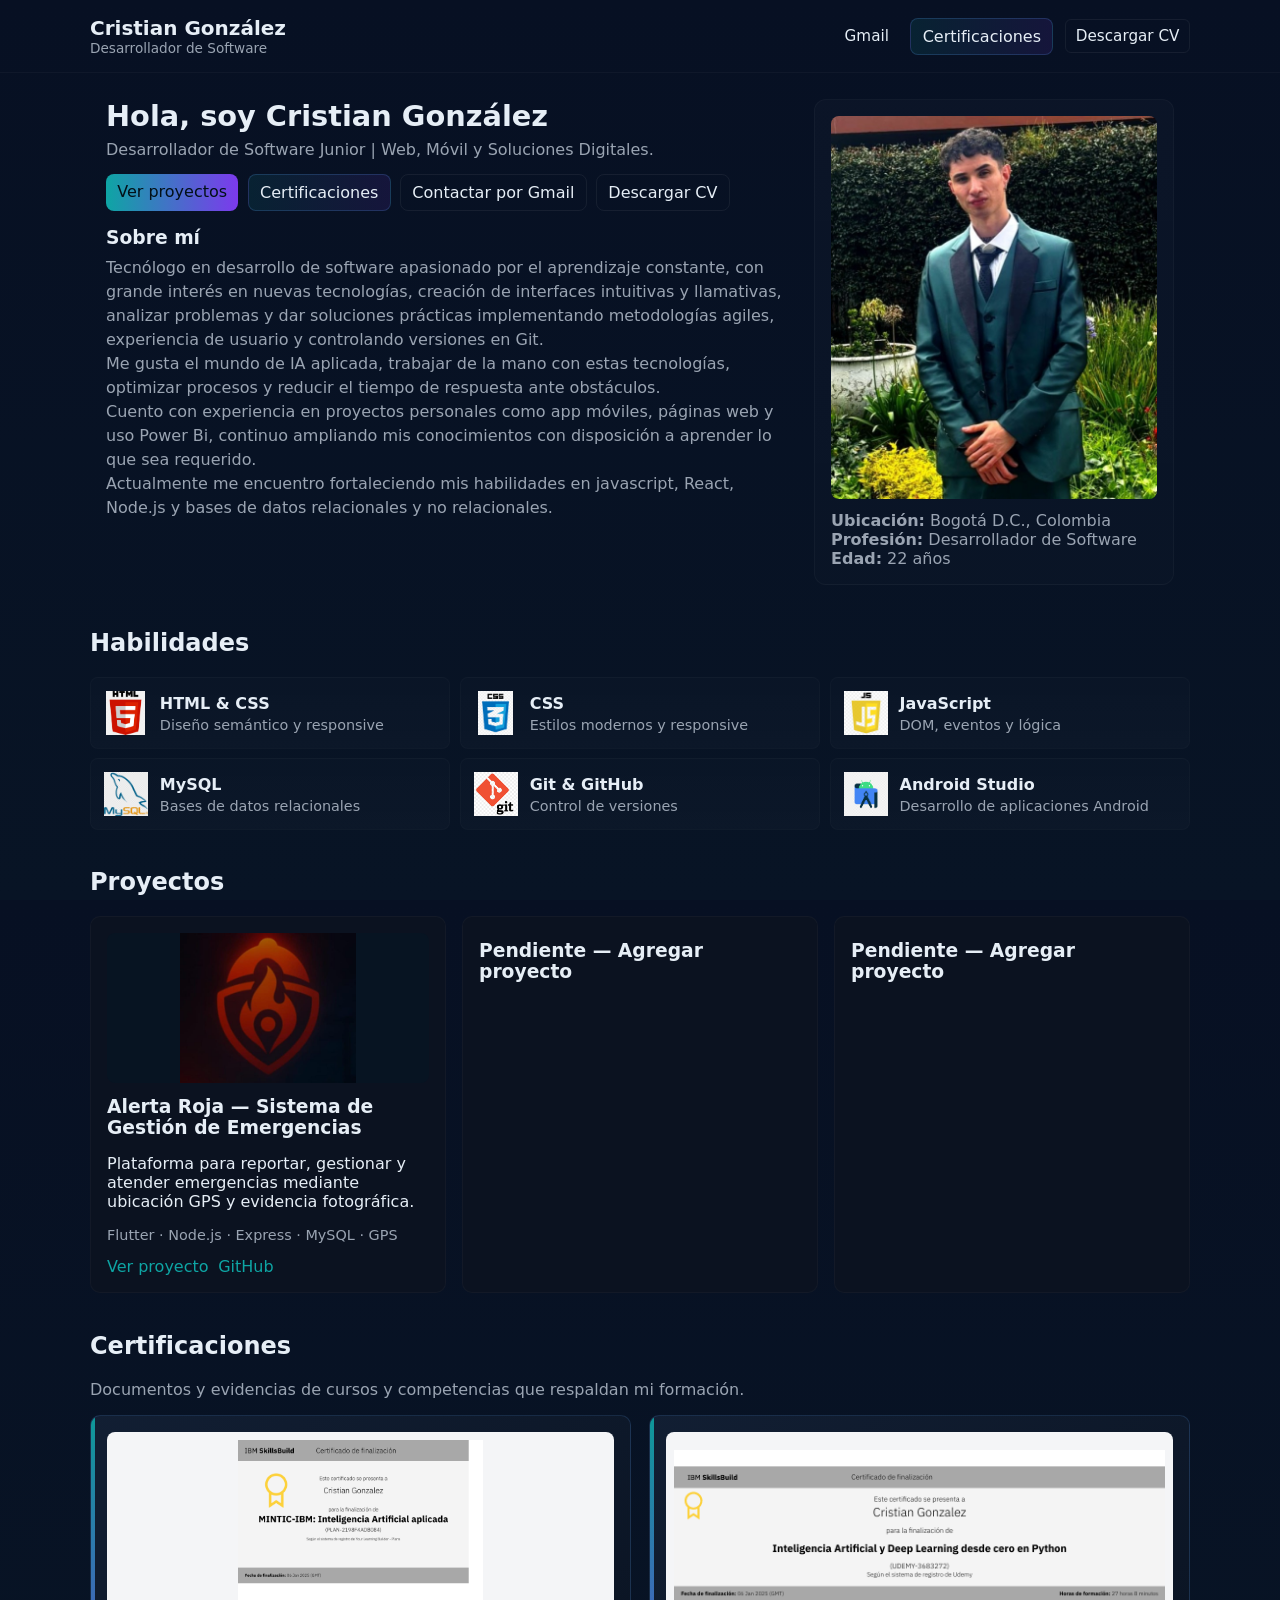
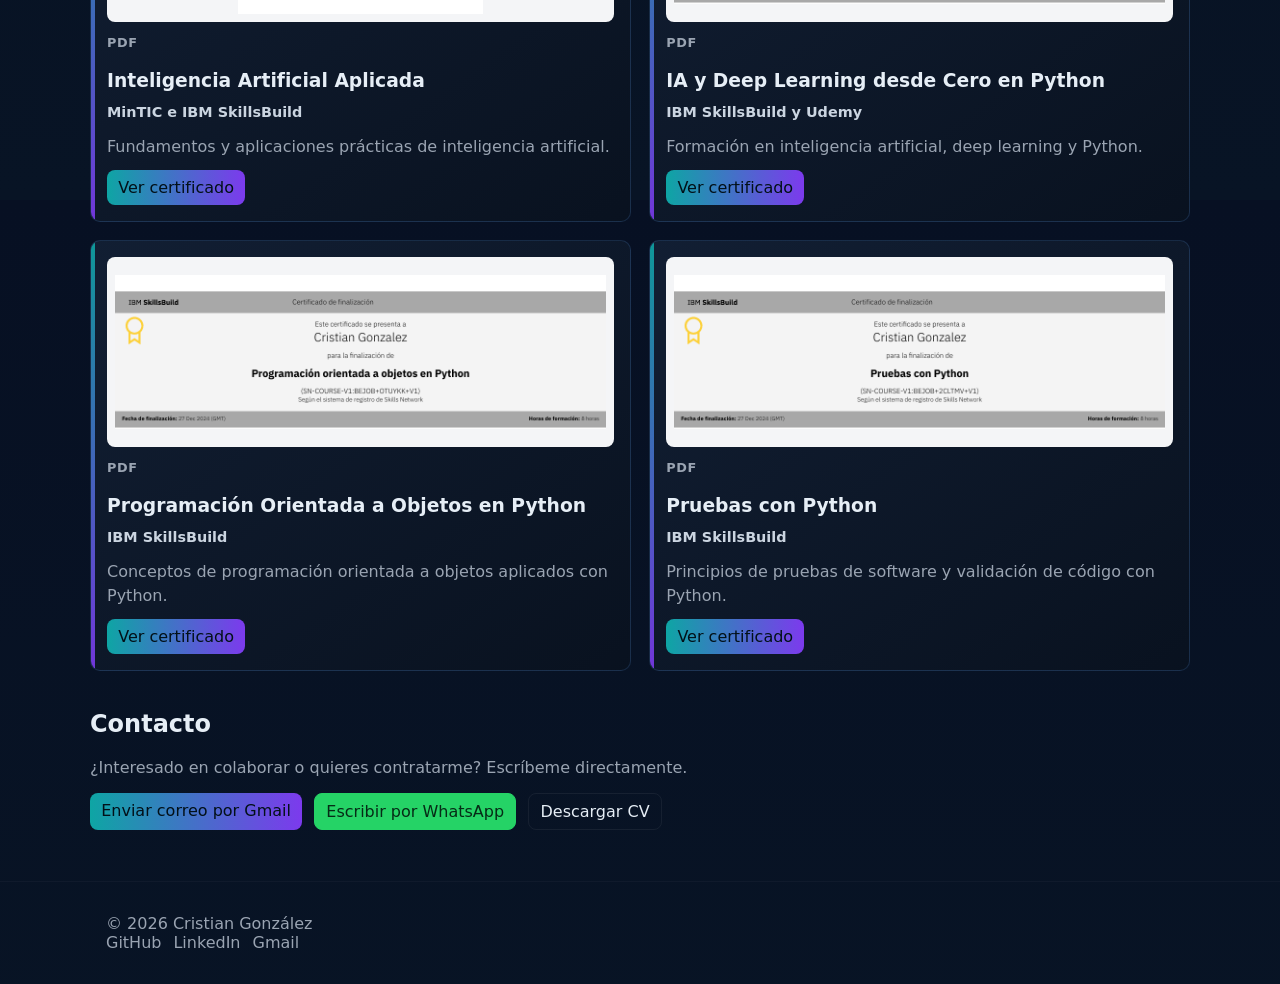
==== index.html @ f33a78d6 "Initial portfolio site" ====
<!DOCTYPE html>
<html lang="es">
<head>
    <meta charset="UTF-8">
    <meta name="viewport" content="width=device-width, initial-scale=1.0">
    <title>Portafolio | Cristian González</title>
    <meta name="description" content="Portafolio profesional de Cristian González — desarrollador de software. Proyectos, habilidades, y contacto.">
    <link rel="stylesheet" href="Style.css">
</head>
<body>
    <header class="site-header">
        <div class="container header-inner">
            <div class="brand">
                <h1>Cristian González</h1>
                <p class="tag">Desarrollador de Software </p>
            </div>
            <nav class="nav">
                <a class="nav-contact" href="https://mail.google.com/mail/?view=cm&fs=1&to=leonardogonzales0525%40gmail.com&su=Contacto%20desde%20tu%20portafolio" target="_blank" rel="noopener">Gmail</a>
                <button class="btn cert-btn" type="button" data-target="#certifications">Certificaciones</button>
                <a class="btn" href="assets/cv-cristian-gonzalez.pdf" download>Descargar CV</a>
            </nav>
            <button class="nav-toggle" aria-label="Abrir menú">☰</button>
        </div>
    </header>

    <main>
        <section id="hero" class="hero">
            <div class="container hero-inner">
                <div class="hero-col-left">
                    <div class="hero-text">
                        <h2>Hola, soy Cristian González</h2>
                        <p>Desarrollador de Software Junior | Web, Móvil y Soluciones Digitales.</p>
                        <div class="hero-actions">
                            <a class="btn primary" href="#projects">Ver proyectos</a>
                            <button class="btn cert-btn" type="button" data-target="#certifications">Certificaciones</button>
                            <a class="btn" href="https://mail.google.com/mail/?view=cm&fs=1&to=leonardogonzales0525%40gmail.com&su=Contacto%20desde%20tu%20portafolio" target="_blank" rel="noopener">Contactar por Gmail</a>
                            <a class="btn" href="assets/cv-cristian-gonzalez.pdf" download>Descargar CV</a>
                        </div>
                    </div>
                    <div id="about" class="about-short">
                        <h3>Sobre mí</h3>
                        <p>Tecnólogo en desarrollo de software apasionado por el aprendizaje constante, con grande interés en nuevas tecnologías, creación de interfaces intuitivas y llamativas, analizar problemas y dar soluciones prácticas implementando metodologías agiles, experiencia de usuario y controlando versiones en Git.<br>
Me gusta el mundo de IA aplicada, trabajar de la mano con estas tecnologías, optimizar procesos y reducir el tiempo de respuesta ante obstáculos.<br>
Cuento con experiencia en proyectos personales como app móviles, páginas web y uso Power Bi, continuo ampliando mis conocimientos con disposición a aprender lo que sea requerido.<br>
Actualmente me encuentro fortaleciendo mis habilidades en javascript, React, Node.js y bases de datos relacionales y no relacionales.
</p>

                    </div>
                </div>
                <div class="hero-col-right">
                    <div class="hero-card">
                        <img src="assets/avatar-cristian.jpg" alt="Foto de Cristian" class="avatar">
                        <ul class="summary-list">
                            <li><strong>Ubicación:</strong> Bogotá D.C., Colombia</li>
                            <li><strong>Profesión:</strong> Desarrollador de Software</li>
                            <li><strong>Edad:</strong> 22 años</li>
                        </ul>
                    </div>
                </div>
            </div>
        </section>

        <section id="skills" class="section container">
            <h2>Habilidades</h2>
            <div class="skills-grid">
                <div class="skill"><img src="assets/html5.png" alt="HTML5" class="skill-logo"><div><strong>HTML &amp; CSS</strong><div class="skill-desc">Diseño semántico y responsive</div></div></div>
                <div class="skill"><img src="assets/css3.png" alt="CSS3" class="skill-logo"><div><strong>CSS</strong><div class="skill-desc">Estilos modernos y responsive</div></div></div>
                <div class="skill"><img src="assets/javascript.png" alt="JavaScript" class="skill-logo"><div><strong>JavaScript</strong><div class="skill-desc">DOM, eventos y lógica</div></div></div>
                <div class="skill"><img src="assets/mysql.jpg" alt="MySQL" class="skill-logo"><div><strong>MySQL</strong><div class="skill-desc">Bases de datos relacionales</div></div></div>
                <div class="skill"><img src="assets/git.png" alt="Git" class="skill-logo"><div><strong>Git &amp; GitHub</strong><div class="skill-desc">Control de versiones</div></div></div>
                <div class="skill"><img src="assets/android-studio.png" alt="Android Studio" class="skill-logo"><div><strong>Android Studio</strong><div class="skill-desc">Desarrollo de aplicaciones Android</div></div></div>
            </div>
        </section>

        <section id="projects" class="section container">
            <h2>Proyectos</h2>
            <div class="grid projects-grid">
                <article class="card project-card">
                    <div class="project-image">
                        <img src="assets/alerta-roja/portada-alerta-roja.png" alt="Emblema de Alerta Roja">
                    </div>
                    <h3>Alerta Roja — Sistema de Gestión de Emergencias</h3>
                    <p>Plataforma para reportar, gestionar y atender emergencias mediante ubicación GPS y evidencia fotográfica.</p>
                    <p class="tags">Flutter · Node.js · Express · MySQL · GPS</p>
                    <div class="card-actions">
                        <a href="alerta-roja.html">Ver proyecto</a>
                        <a href="https://github.com/cristiangonzalesdev/Alerta_roja-app" target="_blank" rel="noopener">GitHub</a>
                    </div>
                </article>

                <article class="card placeholder">
                    <h3>Pendiente — Agregar proyecto</h3>
                    
                </article>

                <article class="card placeholder">
                    <h3>Pendiente — Agregar proyecto</h3>
                    
                </article>
            </div>
        </section>

        <section id="certifications" class="section container">
            <h2>Certificaciones</h2>
            <p class="muted">Documentos y evidencias de cursos y competencias que respaldan mi formación.</p>
            <div id="certificatesGrid" class="certificates-grid" aria-live="polite"></div>
        </section>

        <section id="contact" class="section container">
            <h2>Contacto</h2>
            <p class="muted">¿Interesado en colaborar o quieres contratarme? Escríbeme directamente.</p>
            <div class="contact-links">
                <a class="btn primary" href="https://mail.google.com/mail/?view=cm&fs=1&to=leonardogonzales0525%40gmail.com&su=Contacto%20desde%20tu%20portafolio" target="_blank" rel="noopener">Enviar correo por Gmail</a>
                <a class="btn whatsapp-btn" href="https://wa.me/573213162584?text=Hola%20Cristian%2C%20vi%20tu%20portafolio%20y%20quiero%20ponerme%20en%20contacto." target="_blank" rel="noopener">Escribir por WhatsApp</a>
                <a class="btn" href="assets/cv-cristian-gonzalez.pdf" download>Descargar CV</a>
            </div>
        </section>
    </main>

    <footer class="site-footer">
        <div class="container footer-inner">
            <div class="footer-links">
                <p>© 2026 Cristian González</p>
                <nav class="footer-nav">
                    <a href="https://github.com/cristiangonzalesdev" target="_blank" rel="noopener">GitHub</a>
                    <a href="https://www.linkedin.com/in/cristiangonzalezdev/" target="_blank" rel="noopener">LinkedIn</a>
                    <a href="https://mail.google.com/mail/?view=cm&fs=1&to=leonardogonzales0525%40gmail.com&su=Contacto%20desde%20tu%20portafolio" target="_blank" rel="noopener">Gmail</a>
                </nav>
            </div>
        </div>
    </footer>

    <script src="script.js"></script>
</body>
</html>
---- Style.css ----
/* Estilos para portafolio profesional */
:root{
  --bg:#0f1724;
  --card:#0b1220;
  --muted:#9aa4b2;
  --accent:#0ea5a4; /* teal */
  --accent-2:#7c3aed; /* purple */
  --hover-blue:#60a5fa; /* azul claro para hover */
  --primary: #2563eb; /* azul principal para botones */
  --text:#e6eef6;
  --glass: rgba(255,255,255,0.04);
}
*{box-sizing:border-box}
html,body{height:100%;margin:0;font-family:Inter,Roboto,system-ui,-apple-system,"Segoe UI",Arial,sans-serif;background:linear-gradient(180deg,#071023 0%, #081425 100%);color:var(--text);}
.container{max-width:1100px;margin:0 auto;padding:1rem;}
.header-inner{display:flex;align-items:center;justify-content:space-between;padding:1rem 0;gap:1rem}
.brand h1{margin:0;font-size:1.25rem}
.brand .tag{margin:0;font-size:0.85rem;color:var(--muted)}
.nav{display:flex;gap:0.75rem;align-items:center}
.nav a{color:var(--text);text-decoration:none;padding:0.45rem 0.6rem;border-radius:6px;font-size:0.95rem;transition:background-color .18s ease, border-color .18s ease, color .18s ease}
.nav a:hover{background:linear-gradient(90deg, rgba(96,165,250,0.08), rgba(96,165,250,0.04));border-color:rgba(96,165,250,0.25);color:var(--text)}
.btn{display:inline-block;background:transparent;border:1px solid rgba(255,255,255,0.06);padding:0.5rem 0.7rem;border-radius:8px;color:var(--text);text-decoration:none;transition:transform .18s ease, box-shadow .18s ease, background-color .18s ease, color .18s ease,border-color .18s ease;cursor:pointer;font:inherit}
.btn:hover{transform:translateY(-2px);box-shadow:0 7px 18px rgba(2,8,15,0.45);background:linear-gradient(90deg,rgba(14,165,164,0.16),rgba(124,58,237,0.16));border-color:rgba(94,234,212,0.35)}
.btn:focus{outline:2px solid rgba(14,165,164,0.18);outline-offset:2px}
.btn.primary{background:linear-gradient(90deg,var(--accent),var(--accent-2));border:none;color:#021018}
.btn.primary:hover{filter:brightness(1.08);transform:translateY(-2px);background:linear-gradient(90deg,#2dd4bf,#a78bfa)}
.nav-toggle{display:none;background:transparent;border:0;color:var(--text);font-size:1.25rem}
.cert-btn{background:linear-gradient(90deg, rgba(14,165,164,0.12), rgba(124,58,237,0.12));border-color:rgba(96,165,250,0.2)}

.hero{padding:0.6rem 0}
.hero-inner{display:grid;grid-template-columns:1fr 360px;gap:1rem;align-items:start}
.hero-col-left{display:flex;flex-direction:column;gap:1rem}
.hero-col-right{display:flex;align-items:flex-start}
.about-short h3{margin:0 0 0.5rem 0}
.about-short p{margin:0;color:var(--muted);line-height:1.5}
.hero-card{max-width:360px}
.avatar{width:100%;height:auto;border-radius:8px;display:block;margin-bottom:0.75rem;object-fit:cover;background:#0b1220}
.hero-text h2{margin:0 0 0.4rem 0;font-size:1.8rem;transition:color .18s ease, transform .18s ease}
.hero-text h2:hover{color:var(--accent);transform:translateX(2px)}
.hero-text p{color:var(--muted);line-height:1.4;margin:0}
.hero-actions{margin-top:0.8rem;display:flex;gap:0.6rem;flex-wrap:wrap}
.hero-card{background:linear-gradient(180deg, rgba(255,255,255,0.02), rgba(255,255,255,0.01));padding:1rem;border-radius:12px;border:1px solid rgba(255,255,255,0.03)}
.avatar{transition:transform .22s ease, box-shadow .22s ease}
.avatar:hover{transform:scale(1.015) rotate(-0.5deg);box-shadow:0 12px 32px rgba(2,8,15,0.45)}
.avatar{width:100%;height:auto;border-radius:8px;display:block;margin-bottom:0.75rem;object-fit:cover;background:#0b1220}
.summary-list{list-style:none;padding:0;margin:0;color:var(--muted)}

.section{padding:1.2rem 0}
.section h2{margin-top:0}
.muted{color:var(--muted)}

.projects-grid{display:grid;grid-template-columns:repeat(3,1fr);gap:1rem;margin-top:1rem}
.card{background:var(--card);padding:1rem;border-radius:10px;border:1px solid rgba(255,255,255,0.03)}
.card h3{margin:0 0 0.4rem 0}
.card .tags{color:var(--muted);font-size:0.9rem}
.card-actions{margin-top:0.8rem;display:flex;gap:0.6rem}
.card-actions a{color:var(--accent);text-decoration:none;transition:color .15s ease, transform .15s ease}
.card-actions a:hover{color:var(--accent-2);transform:translateY(-1px)}
.card{background:var(--card);padding:1rem;border-radius:10px;border:1px solid rgba(255,255,255,0.03);transition:box-shadow .18s ease, transform .18s ease}
.card:hover{box-shadow:0 7px 20px rgba(2,8,15,0.42);transform:translateY(-2px)}

.certificates-grid{display:grid;grid-template-columns:repeat(2, minmax(0, 1fr));gap:1.15rem;margin-top:1rem}
.certificate-card{display:flex;flex-direction:column;gap:0.7rem;position:relative;overflow:hidden;background:linear-gradient(145deg,rgba(18,31,52,.98),rgba(9,18,32,.98));border-color:rgba(96,165,250,.16)}
.certificate-card::before{content:"";position:absolute;inset:0 auto 0 0;width:4px;background:linear-gradient(180deg,var(--accent),var(--accent-2));opacity:.9}
.certificate-preview{height:190px;padding:.45rem;border-radius:8px;overflow:hidden;border:1px solid rgba(255,255,255,0.08);background:#f4f5f7;display:flex;align-items:center;justify-content:center}
.certificate-preview img{width:100%;height:100%;object-fit:contain;display:block}
.certificate-type{margin:0;color:var(--accent);font-weight:600;font-size:0.8rem;letter-spacing:0.05em;text-transform:uppercase}
.certificate-card h3{margin:0}
.certificate-card p{margin:0;color:var(--muted);line-height:1.5}
.certificate-card .certificate-issuer{color:#cbd5e1;font-size:.9rem;font-weight:600}
.certificate-card .btn{align-self:flex-start}

.skills-grid{display:grid;grid-template-columns:repeat(3,1fr);gap:0.6rem}
/* cuando las habilidades están en el hero (columna derecha) usar una grilla más compacta */
.hero-skills{grid-template-columns:repeat(2,1fr);gap:0.5rem;margin-top:1rem}
.skill{background:linear-gradient(180deg, rgba(255,255,255,0.01), rgba(255,255,255,0.02));padding:0.8rem;border-radius:8px;border:1px solid rgba(255,255,255,0.02);display:flex;align-items:center;gap:0.75rem;transition:transform .15s ease, box-shadow .15s ease, background-color .15s ease}
.skill:hover{transform:translateY(-2px);box-shadow:0 7px 18px rgba(2,8,15,0.32);background:linear-gradient(180deg,rgba(14,165,164,0.08),rgba(124,58,237,0.05))}
.skill strong{display:block}
.skill-logo{width:44px;height:44px;object-fit:contain;flex:0 0 44px;transition:transform .15s ease}
.skill:hover .skill-logo{transform:scale(1.06)}
.skill-desc{color:var(--muted);font-size:0.9rem;margin-top:4px}

.contact-links{display:flex;gap:.75rem;flex-wrap:wrap;margin-top:1rem}
.whatsapp-btn{background:#25d366;border-color:#25d366;color:#062b16}
.whatsapp-btn:hover{background:#4ee78c;border-color:#4ee78c;color:#062b16}
.contact-form{display:grid;grid-template-columns:1fr 1fr;gap:0.8rem}
.contact-form label{display:block;color:var(--muted)}
.contact-form input,.contact-form textarea{width:100%;padding:0.6rem;border-radius:6px;border:1px solid rgba(255,255,255,0.04);background:transparent;color:var(--text)}
.contact-form .form-actions{grid-column:1 / -1;display:flex;gap:0.6rem;align-items:center}
.form-message{margin-top:0.5rem;color:var(--accent)}

.site-footer{border-top:1px solid rgba(255,255,255,0.03);padding:1rem 0;margin-top:2rem}
.footer-inner{display:flex;justify-content:space-between;align-items:center}
.footer-inner a{color:var(--muted);text-decoration:none}
.footer-nav{display:flex;gap:0.75rem;align-items:center}
.footer-links p{margin:0 1rem 0 0;color:var(--muted)}
.project-card .project-image{height:150px;margin-bottom:0.8rem;border-radius:8px;overflow:hidden}
.project-card .project-image img{width:100%;height:100%;object-fit:contain;display:block;background:#071422}
.card h3{margin-top:0.4rem}

/* Página de proyecto: Alerta Roja */
.site-header{border-bottom:1px solid rgba(255,255,255,0.03)}
.project-header .header-inner{padding:1rem}
.back-link,.brand-link{color:var(--text);text-decoration:none}
.back-link{color:var(--muted)}
.back-link:hover,.brand-link:hover{color:var(--accent)}
.brand-link{font-weight:700}
.project-hero{padding:4.5rem 0 3rem;background:radial-gradient(circle at 80% 20%,rgba(220,38,38,0.16),transparent 34%),linear-gradient(180deg,#071023 0%,#0b1220 100%)}
.project-hero-grid{display:grid;grid-template-columns:1.1fr 0.9fr;gap:3rem;align-items:center}
.eyebrow{margin:0 0 .75rem;color:#f87171;font-size:.8rem;font-weight:700;letter-spacing:.11em;text-transform:uppercase}
.project-intro h1{font-size:clamp(2.5rem,7vw,4.75rem);line-height:1;margin:0 0 1rem}
.project-lead{font-size:1.2rem;line-height:1.5;margin:0 0 1rem}
.project-intro .muted{max-width:62ch;line-height:1.65}
.download-note{color:var(--muted);font-size:.85rem;margin:1rem 0 0}
.project-hero-shot{margin:0;background:var(--card);border:1px solid rgba(255,255,255,.08);border-radius:18px;padding:.7rem;box-shadow:0 20px 50px rgba(0,0,0,.3)}
.project-hero-shot img{display:block;width:100%;height:auto;max-height:490px;object-fit:contain;object-position:top;border-radius:12px;background:#071422}
.project-hero-shot figcaption,.screenshot-card figcaption{color:var(--muted);font-size:.85rem;margin:.75rem .3rem .15rem}
.section-heading{max-width:700px;margin-bottom:1.5rem}
.section-heading h2{margin:.2rem 0 .6rem}
.section-heading .muted{line-height:1.6}
.feature-grid{display:grid;grid-template-columns:repeat(3,1fr);gap:1rem}
.feature-card{padding:1.35rem;background:linear-gradient(145deg,rgba(255,255,255,.04),rgba(255,255,255,.01));border:1px solid rgba(255,255,255,.06);border-radius:14px}
.feature-card h3{margin:.75rem 0 .5rem}.feature-card p{color:var(--muted);line-height:1.55;margin:0}.feature-icon{font-size:1.8rem}
.project-showcase{margin-top:1.5rem;padding:3.5rem 0;background:rgba(255,255,255,.018)}
.screenshots-grid{display:grid;grid-template-columns:repeat(3,1fr);gap:1rem}
.screenshot-card{margin:0;padding:.55rem;background:var(--card);border:1px solid rgba(255,255,255,.06);border-radius:12px;overflow:hidden}
.screenshot-card img{display:block;width:100%;height:auto;max-height:360px;object-fit:contain;object-position:top;border-radius:8px;background:#071422;transition:transform .25s ease}
.screenshot-card:hover img{transform:scale(1.03)}
.technology-panel{display:grid;grid-template-columns:1fr 1fr;gap:2rem;padding:1.6rem;border-radius:14px;border:1px solid rgba(255,255,255,.06);background:linear-gradient(120deg,rgba(14,165,164,.12),rgba(124,58,237,.12))}
.technology-panel h2{margin:.2rem 0 .6rem}.technology-panel .muted{line-height:1.6}
.tech-list{display:flex;align-content:center;align-items:center;flex-wrap:wrap;gap:.6rem;margin:0;padding:0;list-style:none}
.tech-list li{padding:.5rem .75rem;border:1px solid rgba(255,255,255,.12);border-radius:999px;background:rgba(7,16,35,.42);font-size:.9rem}
.project-cta{text-align:center;padding-bottom:3rem}.project-cta .hero-actions{justify-content:center}

/* Responsive */
@media (max-width:900px){
  .projects-grid{grid-template-columns:repeat(2,1fr)}
  .certificates-grid{grid-template-columns:repeat(2, minmax(0, 1fr))}
  .hero-inner{grid-template-columns:1fr}
  .header-inner{position:relative}
  .nav{display:none}
  .nav-toggle{display:block}
  .nav.nav-open{display:flex;flex-direction:column;position:absolute;z-index:10;top:calc(100% - .25rem);right:0;width:min(280px,calc(100vw - 2rem));padding:.75rem;border:1px solid rgba(255,255,255,.08);border-radius:10px;background:rgba(7,16,35,.97);box-shadow:0 16px 32px rgba(0,0,0,.3)}
  .nav.nav-open a,.nav.nav-open .btn{width:100%;text-align:center}
  .hero-card{margin-top:1rem;max-width:none}
  .hero-col-left{order:1}
  .hero-col-right{order:2}
  .project-hero-grid,.technology-panel{grid-template-columns:1fr;gap:1.5rem}
  .feature-grid,.screenshots-grid{grid-template-columns:repeat(2,1fr)}
}
@media (max-width:600px){
  .projects-grid{grid-template-columns:1fr}
  .certificates-grid{grid-template-columns:1fr}
  .skills-grid{grid-template-columns:1fr}
  .contact-form{grid-template-columns:1fr}
  .brand h1{font-size:1rem}
  .project-hero{padding:3rem 0 2rem}
  .feature-grid,.screenshots-grid{grid-template-columns:1fr}
  .screenshot-card img{height:auto;max-height:360px}
  .project-header .header-inner{padding:1rem;gap:.75rem}
}

@media (prefers-reduced-motion:reduce){
  *,*::before,*::after{scroll-behavior:auto!important;transition-duration:.01ms!important;animation-duration:.01ms!important;animation-iteration-count:1!important}
}
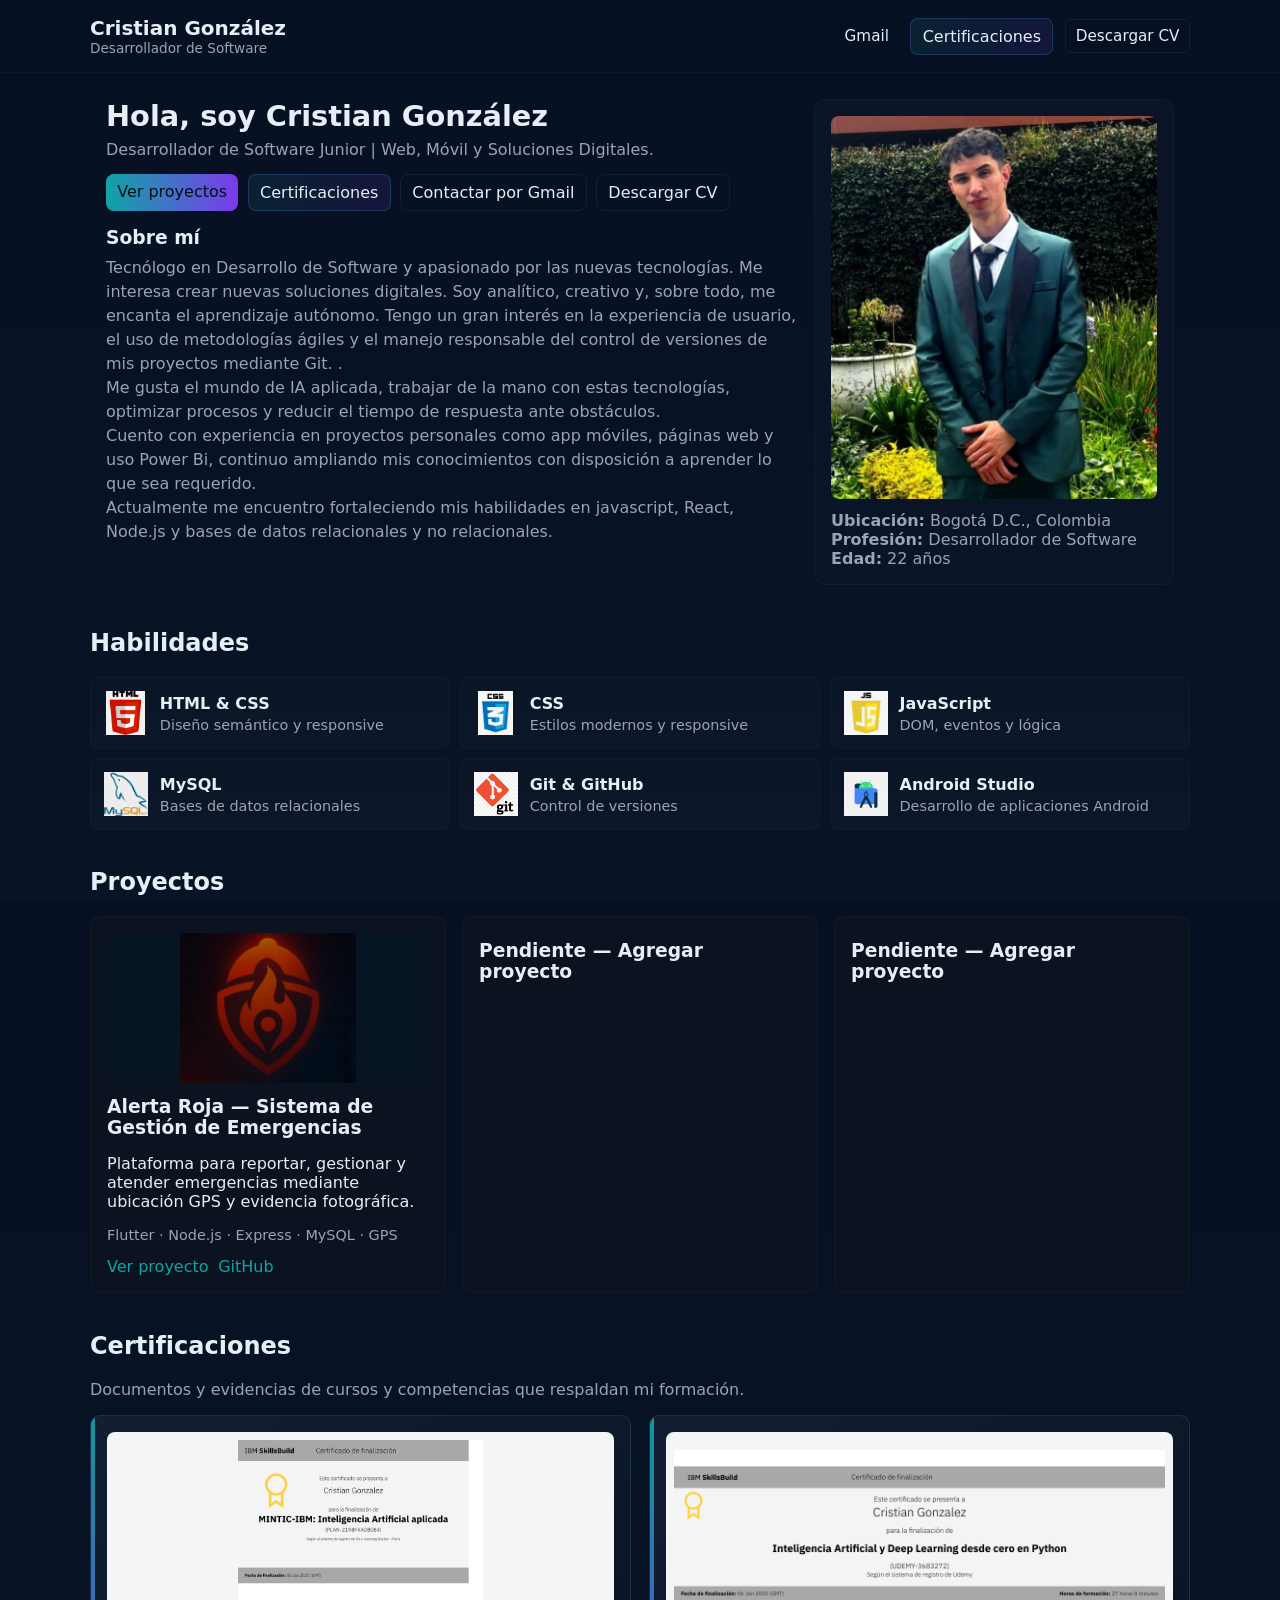
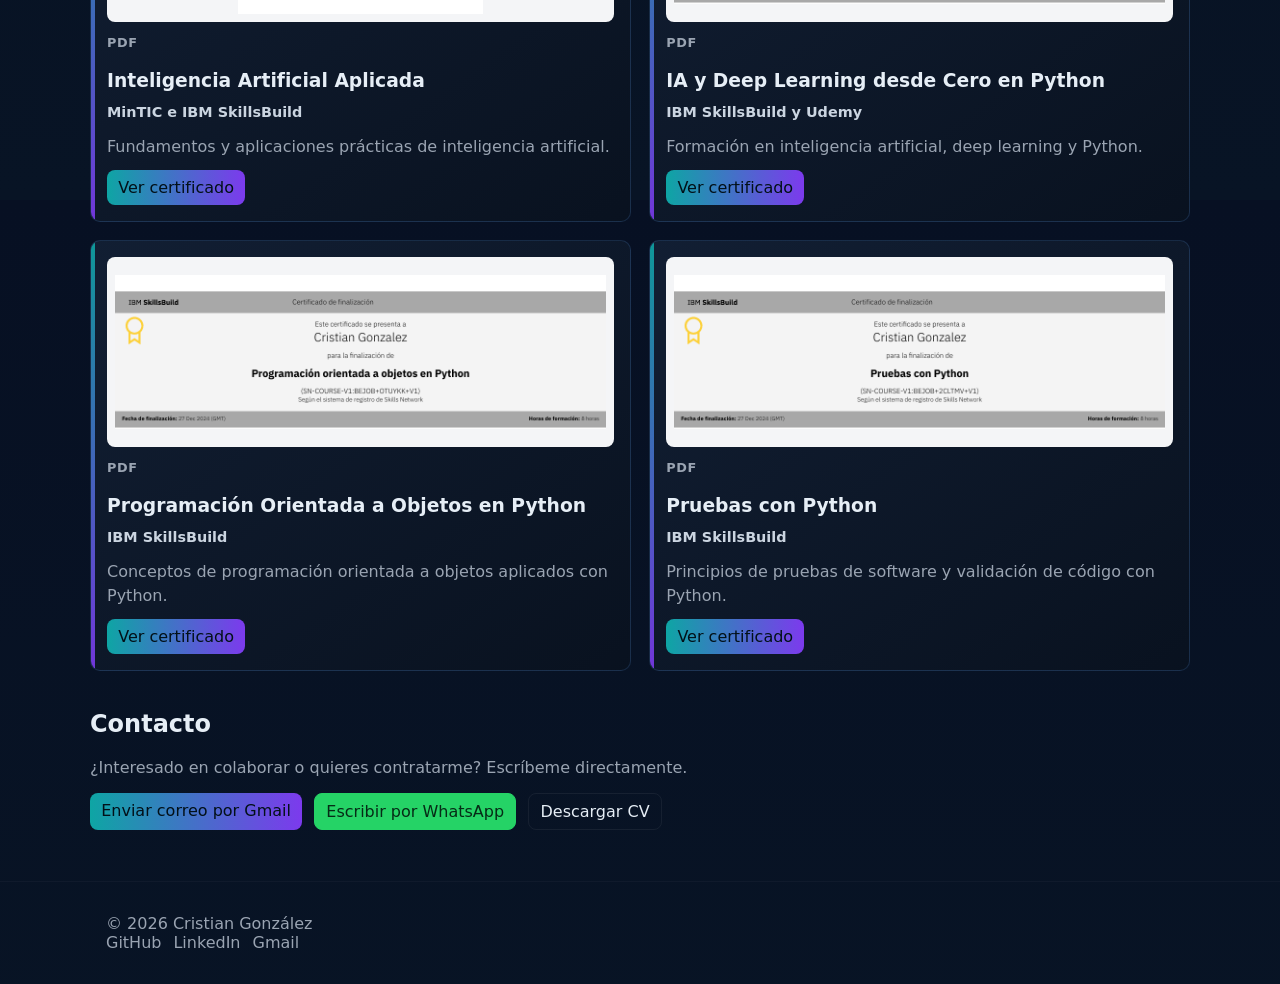
==== commit 03a5ae70: "actualizo mi pag web" ====
--- a/index.html
+++ b/index.html
@@ -39,7 +39,8 @@
                     </div>
                     <div id="about" class="about-short">
                         <h3>Sobre mí</h3>
-                        <p>Tecnólogo en desarrollo de software apasionado por el aprendizaje constante, con grande interés en nuevas tecnologías, creación de interfaces intuitivas y llamativas, analizar problemas y dar soluciones prácticas implementando metodologías agiles, experiencia de usuario y controlando versiones en Git.<br>
+                        <p>Tecnólogo en Desarrollo de Software y apasionado por las nuevas tecnologías. Me interesa crear nuevas soluciones digitales. Soy analítico, creativo y, sobre todo, me encanta el aprendizaje autónomo. Tengo un gran interés en la experiencia de usuario, el uso de metodologías ágiles y el manejo responsable del control de versiones de mis proyectos mediante Git.
+.<br>
 Me gusta el mundo de IA aplicada, trabajar de la mano con estas tecnologías, optimizar procesos y reducir el tiempo de respuesta ante obstáculos.<br>
 Cuento con experiencia en proyectos personales como app móviles, páginas web y uso Power Bi, continuo ampliando mis conocimientos con disposición a aprender lo que sea requerido.<br>
 Actualmente me encuentro fortaleciendo mis habilidades en javascript, React, Node.js y bases de datos relacionales y no relacionales.
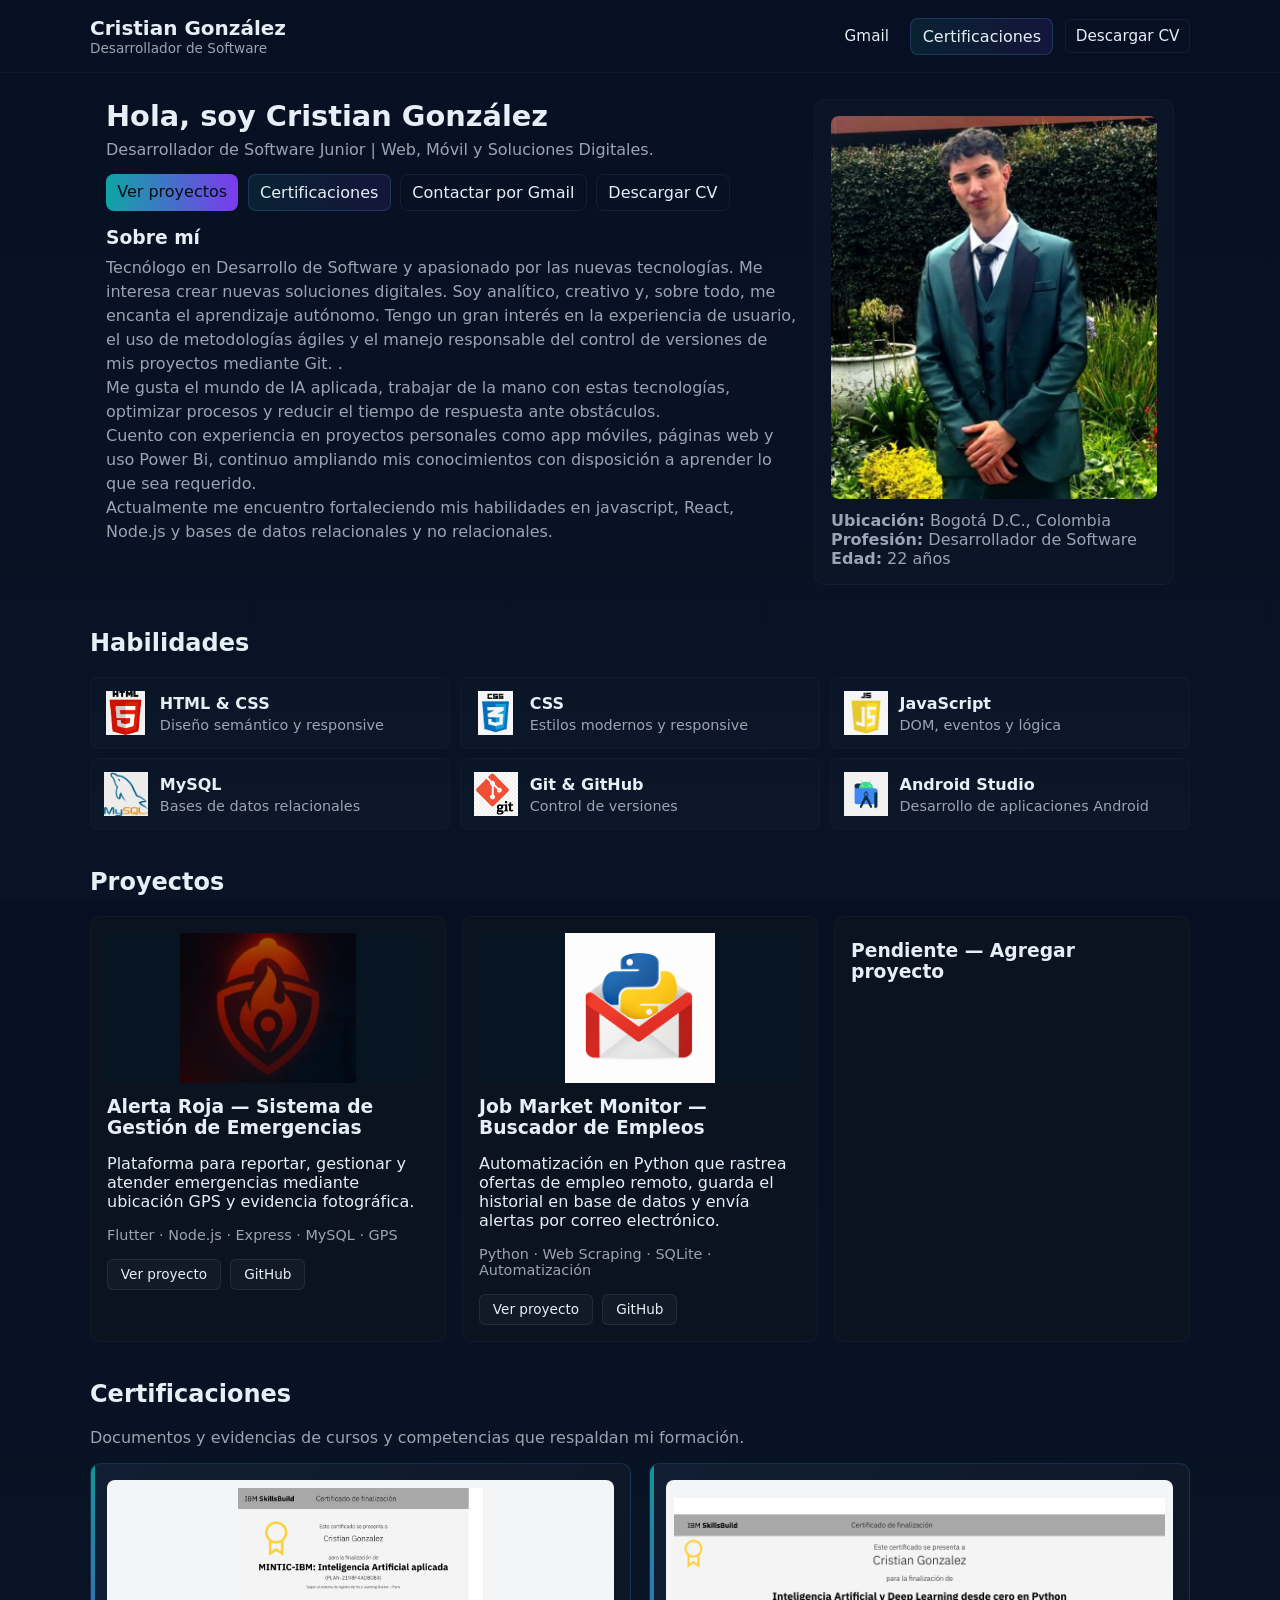
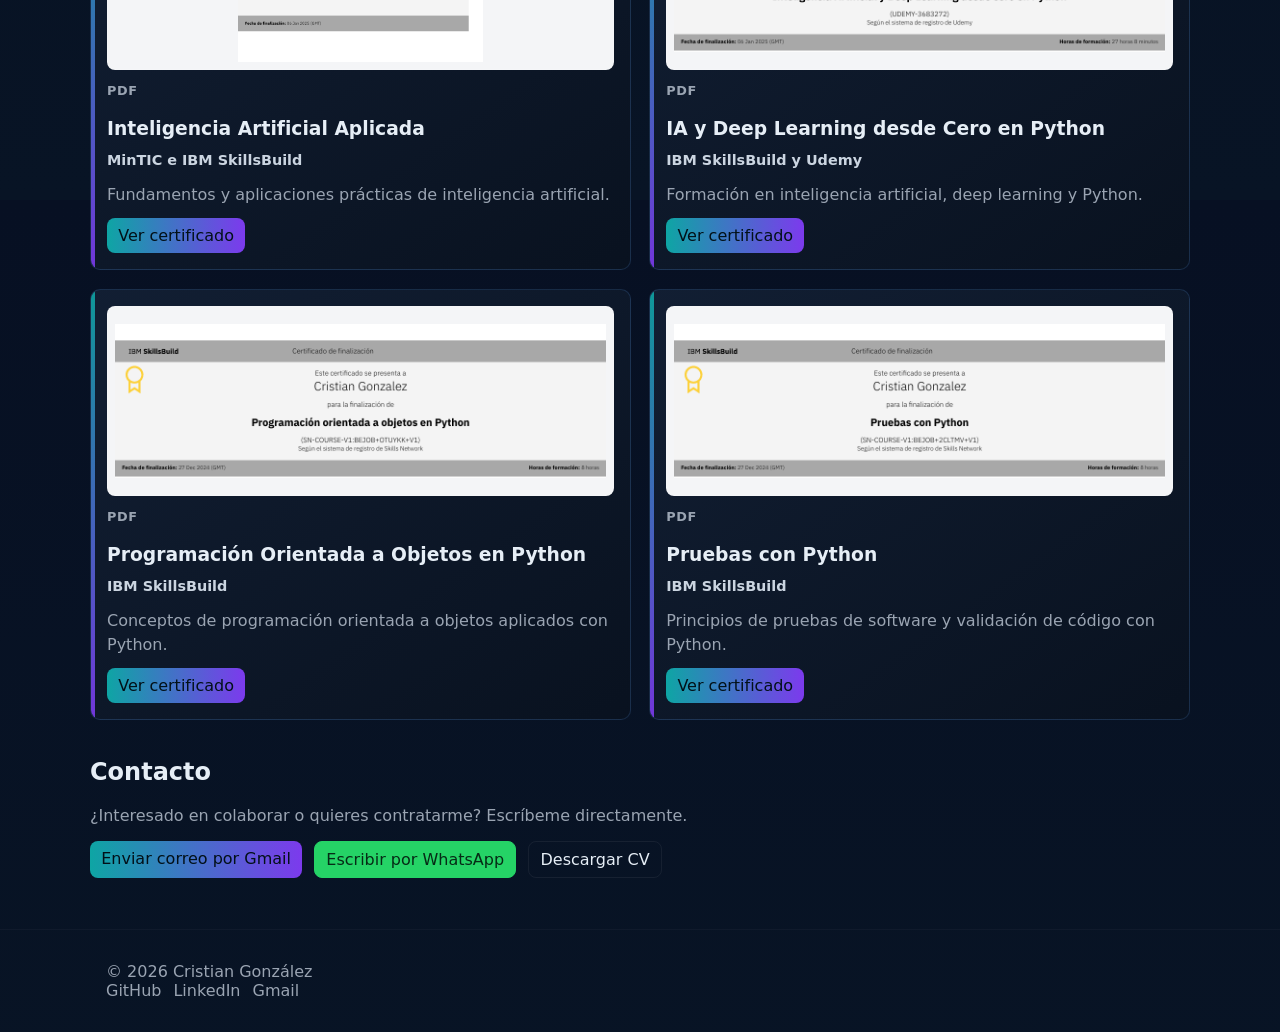
==== commit ccc9e297: "Actualizacion de portafolio" ====
--- a/index.html
+++ b/index.html
@@ -17,7 +17,7 @@
             <nav class="nav">
                 <a class="nav-contact" href="https://mail.google.com/mail/?view=cm&fs=1&to=leonardogonzales0525%40gmail.com&su=Contacto%20desde%20tu%20portafolio" target="_blank" rel="noopener">Gmail</a>
                 <button class="btn cert-btn" type="button" data-target="#certifications">Certificaciones</button>
-                <a class="btn" href="assets/cv-cristian-gonzalez.pdf" download>Descargar CV</a>
+                <a class="btn" href="assets/CV_Cristian_Gonzalez.pdf" download>Descargar CV</a>
             </nav>
             <button class="nav-toggle" aria-label="Abrir menú">☰</button>
         </div>
@@ -34,7 +34,7 @@
                             <a class="btn primary" href="#projects">Ver proyectos</a>
                             <button class="btn cert-btn" type="button" data-target="#certifications">Certificaciones</button>
                             <a class="btn" href="https://mail.google.com/mail/?view=cm&fs=1&to=leonardogonzales0525%40gmail.com&su=Contacto%20desde%20tu%20portafolio" target="_blank" rel="noopener">Contactar por Gmail</a>
-                            <a class="btn" href="assets/cv-cristian-gonzalez.pdf" download>Descargar CV</a>
+                            <a class="btn" href="assets/CV_Cristian_Gonzalez.pdf" download>Descargar CV</a>
                         </div>
                     </div>
                     <div id="about" class="about-short">
@@ -89,9 +89,17 @@
                     </div>
                 </article>
 
-                <article class="card placeholder">
-                    <h3>Pendiente — Agregar proyecto</h3>
-                    
+                <article class="card project-card">
+                    <div class="project-image">
+                        <img src="assets/buscador_empleo/Img_presentacion.png" alt="Portada Buscador de Empleos">
+                    </div>
+                    <h3>Job Market Monitor — Buscador de Empleos</h3>
+                    <p>Automatización en Python que rastrea ofertas de empleo remoto, guarda el historial en base de datos y envía alertas por correo electrónico.</p>
+                    <p class="tags">Python · Web Scraping · SQLite · Automatización</p>
+                    <div class="card-actions">
+                        <a href="buscador-empleos.html">Ver proyecto</a>
+                        <a href="https://github.com/cristiangonzalesdev/Buscador_empleos" target="_blank" rel="noopener">GitHub</a>
+                    </div>
                 </article>
 
                 <article class="card placeholder">
@@ -113,7 +121,7 @@
             <div class="contact-links">
                 <a class="btn primary" href="https://mail.google.com/mail/?view=cm&fs=1&to=leonardogonzales0525%40gmail.com&su=Contacto%20desde%20tu%20portafolio" target="_blank" rel="noopener">Enviar correo por Gmail</a>
                 <a class="btn whatsapp-btn" href="https://wa.me/573213162584?text=Hola%20Cristian%2C%20vi%20tu%20portafolio%20y%20quiero%20ponerme%20en%20contacto." target="_blank" rel="noopener">Escribir por WhatsApp</a>
-                <a class="btn" href="assets/cv-cristian-gonzalez.pdf" download>Descargar CV</a>
+                <a class="btn" href="assets/CV_Cristian_Gonzalez.pdf" download>Descargar CV</a>
             </div>
         </section>
     </main>
--- a/Style.css
+++ b/Style.css
@@ -42,7 +42,6 @@
 .hero-card{background:linear-gradient(180deg, rgba(255,255,255,0.02), rgba(255,255,255,0.01));padding:1rem;border-radius:12px;border:1px solid rgba(255,255,255,0.03)}
 .avatar{transition:transform .22s ease, box-shadow .22s ease}
 .avatar:hover{transform:scale(1.015) rotate(-0.5deg);box-shadow:0 12px 32px rgba(2,8,15,0.45)}
-.avatar{width:100%;height:auto;border-radius:8px;display:block;margin-bottom:0.75rem;object-fit:cover;background:#0b1220}
 .summary-list{list-style:none;padding:0;margin:0;color:var(--muted)}
 
 .section{padding:1.2rem 0}
@@ -53,9 +52,9 @@
 .card{background:var(--card);padding:1rem;border-radius:10px;border:1px solid rgba(255,255,255,0.03)}
 .card h3{margin:0 0 0.4rem 0}
 .card .tags{color:var(--muted);font-size:0.9rem}
-.card-actions{margin-top:0.8rem;display:flex;gap:0.6rem}
-.card-actions a{color:var(--accent);text-decoration:none;transition:color .15s ease, transform .15s ease}
-.card-actions a:hover{color:var(--accent-2);transform:translateY(-1px)}
+.card-actions{margin-top:1rem;display:flex;gap:0.6rem;flex-wrap:wrap}
+.card-actions a{color:var(--text);text-decoration:none;transition:all .18s ease;padding:0.4rem 0.8rem;border-radius:6px;font-size:0.85rem;background:rgba(255,255,255,0.03);border:1px solid rgba(255,255,255,0.08)}
+.card-actions a:hover{background:linear-gradient(90deg, rgba(14,165,164,0.15), rgba(124,58,237,0.15));border-color:rgba(14,165,164,0.3);transform:translateY(-2px);color:var(--text)}
 .card{background:var(--card);padding:1rem;border-radius:10px;border:1px solid rgba(255,255,255,0.03);transition:box-shadow .18s ease, transform .18s ease}
 .card:hover{box-shadow:0 7px 20px rgba(2,8,15,0.42);transform:translateY(-2px)}
 
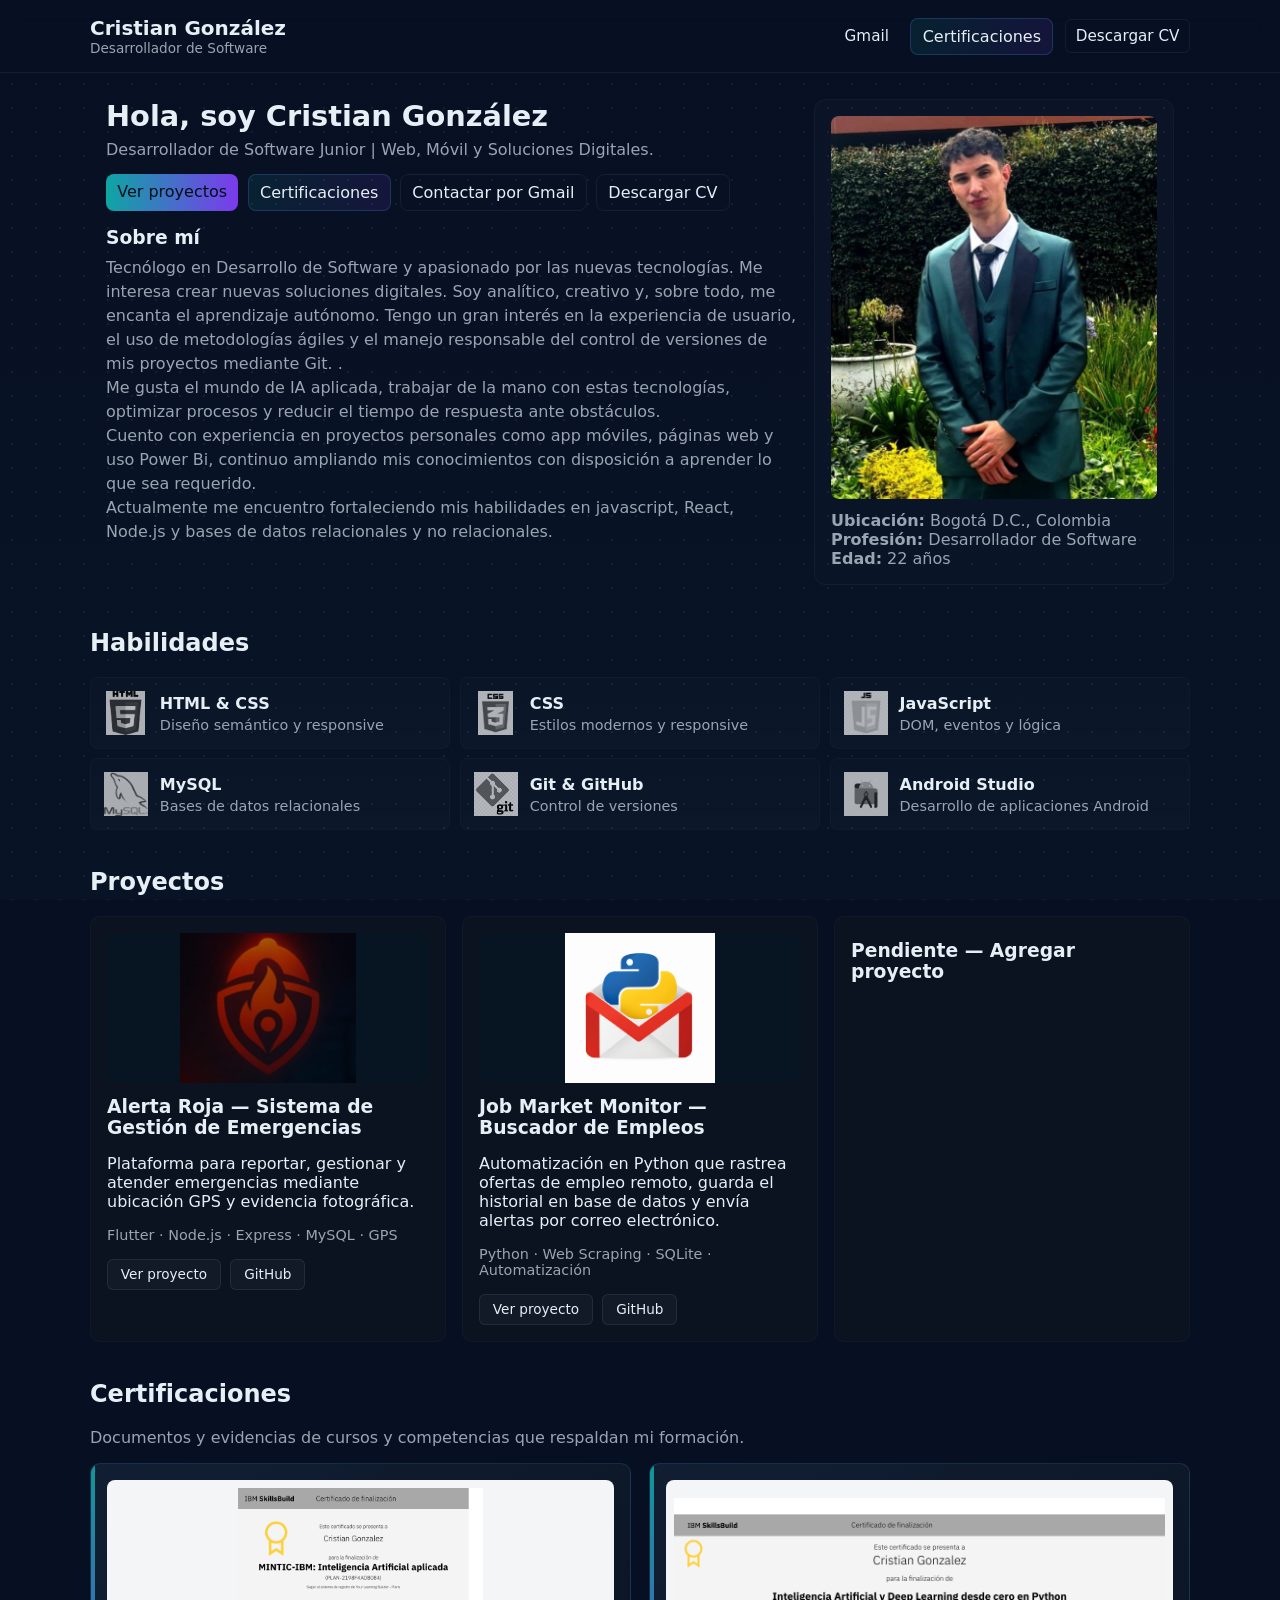
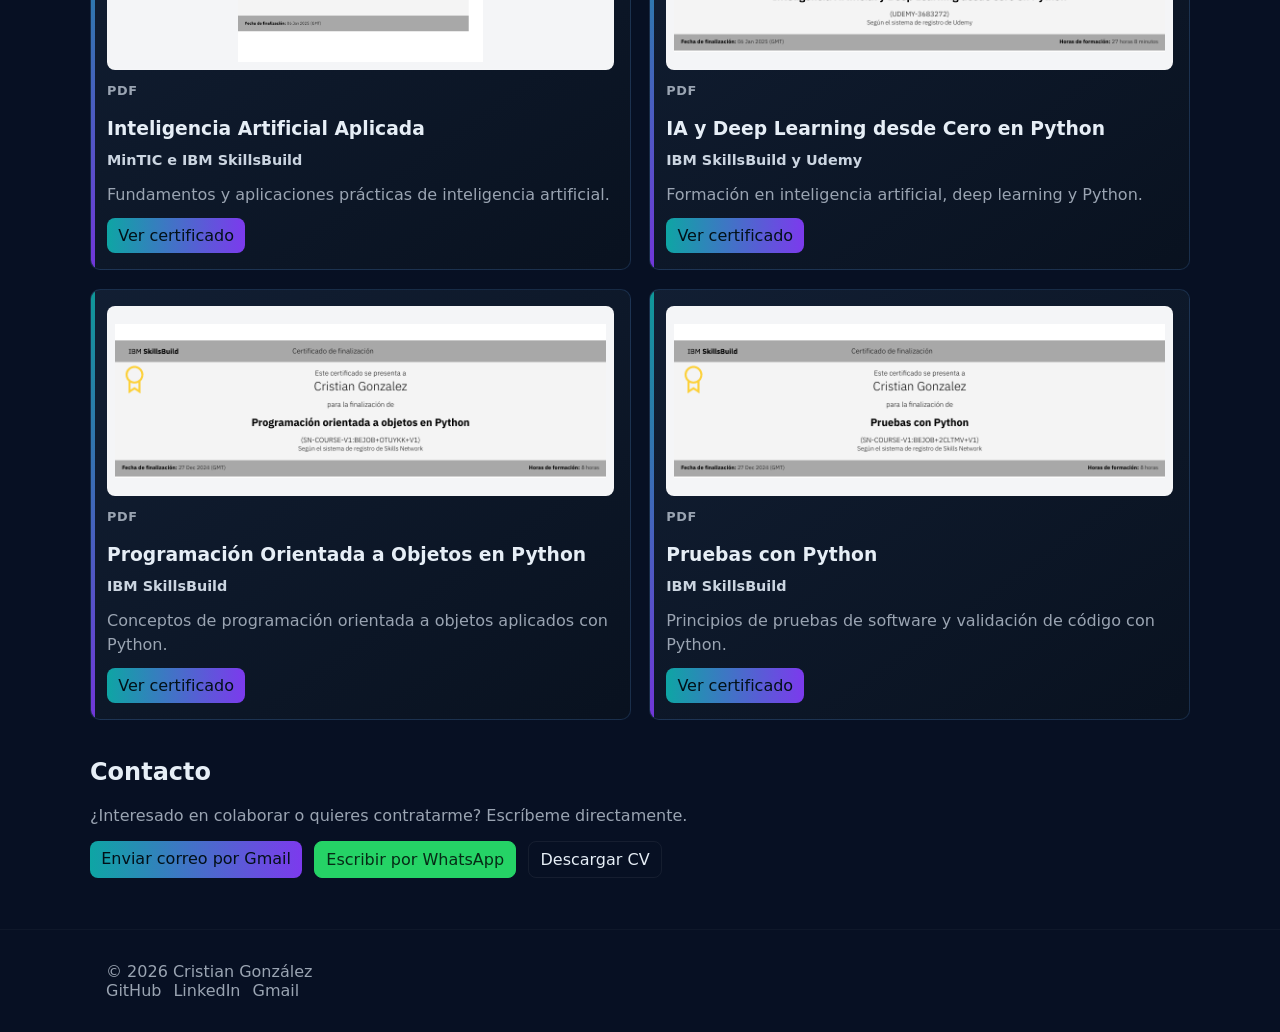
==== commit 62a35001: "Actualizacion de datos y diseño" ====
--- a/index.html
+++ b/index.html
@@ -17,7 +17,7 @@
             <nav class="nav">
                 <a class="nav-contact" href="https://mail.google.com/mail/?view=cm&fs=1&to=leonardogonzales0525%40gmail.com&su=Contacto%20desde%20tu%20portafolio" target="_blank" rel="noopener">Gmail</a>
                 <button class="btn cert-btn" type="button" data-target="#certifications">Certificaciones</button>
-                <a class="btn" href="assets/CV_Cristian_Gonzalez.pdf" download>Descargar CV</a>
+                <a class="btn" href="assets/CV_Cristian_Gonzalez.pdf?v=2" download>Descargar CV</a>
             </nav>
             <button class="nav-toggle" aria-label="Abrir menú">☰</button>
         </div>
@@ -34,7 +34,7 @@
                             <a class="btn primary" href="#projects">Ver proyectos</a>
                             <button class="btn cert-btn" type="button" data-target="#certifications">Certificaciones</button>
                             <a class="btn" href="https://mail.google.com/mail/?view=cm&fs=1&to=leonardogonzales0525%40gmail.com&su=Contacto%20desde%20tu%20portafolio" target="_blank" rel="noopener">Contactar por Gmail</a>
-                            <a class="btn" href="assets/CV_Cristian_Gonzalez.pdf" download>Descargar CV</a>
+                            <a class="btn" href="assets/CV_Cristian_Gonzalez.pdf?v=2" download>Descargar CV</a>
                         </div>
                     </div>
                     <div id="about" class="about-short">
@@ -121,7 +121,7 @@
             <div class="contact-links">
                 <a class="btn primary" href="https://mail.google.com/mail/?view=cm&fs=1&to=leonardogonzales0525%40gmail.com&su=Contacto%20desde%20tu%20portafolio" target="_blank" rel="noopener">Enviar correo por Gmail</a>
                 <a class="btn whatsapp-btn" href="https://wa.me/573213162584?text=Hola%20Cristian%2C%20vi%20tu%20portafolio%20y%20quiero%20ponerme%20en%20contacto." target="_blank" rel="noopener">Escribir por WhatsApp</a>
-                <a class="btn" href="assets/CV_Cristian_Gonzalez.pdf" download>Descargar CV</a>
+                <a class="btn" href="assets/CV_Cristian_Gonzalez.pdf?v=2" download>Descargar CV</a>
             </div>
         </section>
     </main>
@@ -139,6 +139,7 @@
         </div>
     </footer>
 
+    <button id="back-to-top" aria-label="Volver arriba">↑</button>
     <script src="script.js"></script>
 </body>
 </html>
--- a/Style.css
+++ b/Style.css
@@ -11,7 +11,7 @@
   --glass: rgba(255,255,255,0.04);
 }
 *{box-sizing:border-box}
-html,body{height:100%;margin:0;font-family:Inter,Roboto,system-ui,-apple-system,"Segoe UI",Arial,sans-serif;background:linear-gradient(180deg,#071023 0%, #081425 100%);color:var(--text);}
+html,body{height:100%;margin:0;font-family:Inter,Roboto,system-ui,-apple-system,"Segoe UI",Arial,sans-serif;background-color:#071023;background-image:radial-gradient(rgba(255, 255, 255, 0.06) 1.5px, transparent 1.5px), linear-gradient(180deg, #071023 0%, #081425 100%);background-size:24px 24px, 100% 100%;background-attachment:fixed;color:var(--text);}
 .container{max-width:1100px;margin:0 auto;padding:1rem;}
 .header-inner{display:flex;align-items:center;justify-content:space-between;padding:1rem 0;gap:1rem}
 .brand h1{margin:0;font-size:1.25rem}
@@ -162,3 +162,67 @@
 @media (prefers-reduced-motion:reduce){
   *,*::before,*::after{scroll-behavior:auto!important;transition-duration:.01ms!important;animation-duration:.01ms!important;animation-iteration-count:1!important}
 }
+
+/* --- Mejoras de Diseño Visual (Nuevas) --- */
+
+/* 1. Header Fijo con Efecto Cristal (Glassmorphism) */
+.site-header {
+  position: sticky;
+  top: 0;
+  z-index: 1000;
+  background: rgba(7, 16, 35, 0.75);
+  backdrop-filter: blur(12px);
+  -webkit-backdrop-filter: blur(12px);
+  border-bottom: 1px solid rgba(255,255,255,0.06);
+}
+
+/* 2. Animaciones al hacer Scroll (Fade-In) */
+.fade-in {
+  opacity: 0;
+  transform: translateY(25px);
+  transition: opacity 0.7s cubic-bezier(0.25, 0.46, 0.45, 0.94), transform 0.7s cubic-bezier(0.25, 0.46, 0.45, 0.94);
+}
+.fade-in.visible {
+  opacity: 1;
+  transform: translateY(0);
+}
+
+/* 3. Efectos en los logos de Habilidades (Escala de grises a color) */
+.skill-logo {
+  filter: grayscale(100%) opacity(0.7);
+}
+.skill:hover .skill-logo {
+  filter: grayscale(0%) opacity(1);
+}
+
+/* 4. Botón Volver arriba */
+#back-to-top {
+  position: fixed;
+  bottom: 30px;
+  right: 30px;
+  background: linear-gradient(90deg, var(--accent), var(--accent-2));
+  color: #fff;
+  border: none;
+  border-radius: 50%;
+  width: 45px;
+  height: 45px;
+  font-size: 1.2rem;
+  font-weight: bold;
+  cursor: pointer;
+  box-shadow: 0 4px 12px rgba(0,0,0,0.4);
+  opacity: 0;
+  visibility: hidden;
+  transition: opacity 0.3s, visibility 0.3s, transform 0.2s;
+  z-index: 999;
+  display: flex;
+  align-items: center;
+  justify-content: center;
+}
+#back-to-top.show {
+  opacity: 1;
+  visibility: visible;
+}
+#back-to-top:hover {
+  transform: translateY(-4px) scale(1.05);
+  box-shadow: 0 8px 16px rgba(0,0,0,0.5);
+}
